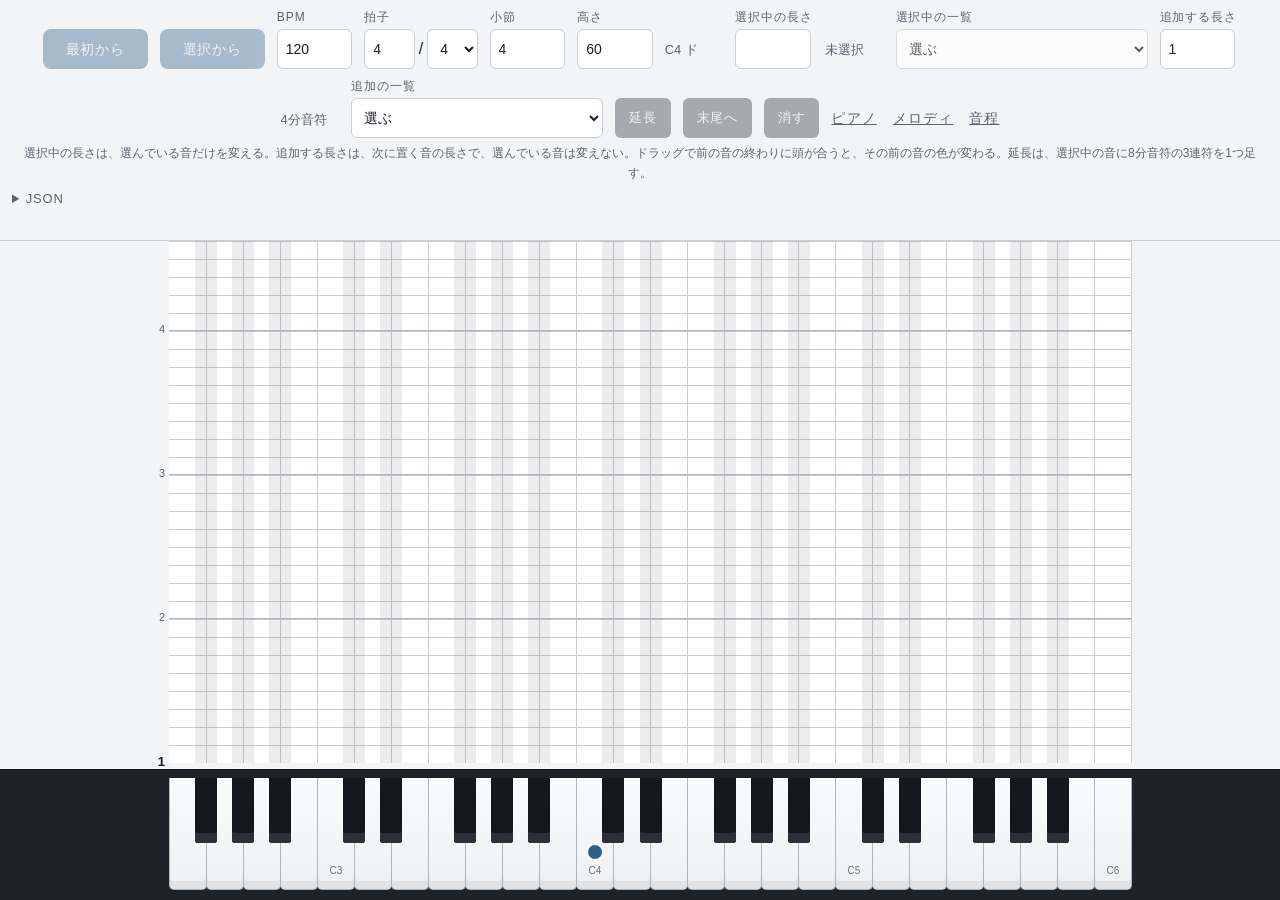
==== editor.html @ 9fd200cc "Publish the song JSON opener and the JSON editor on GitHub Pages. Co-authored-by: Cursor <cursoragen" ====
<!DOCTYPE html>
<html lang="ja">
<head>
  <meta charset="utf-8">
  <meta name="viewport" content="width=device-width, initial-scale=1, maximum-scale=1, user-scalable=no">
  <title>JSON</title>
  <link rel="stylesheet" href="styles.css">
</head>
<body>
  <div class="page page-editor">
    <header class="editor-toolbar">
      <div class="editor-toolbar-row">
        <button type="button" class="btn btn-play" id="btn-play" disabled>最初から</button>
        <button type="button" class="btn btn-play btn-play-from" id="btn-play-from" disabled>選択から</button>
        <label class="editor-field">
          <span class="control-label" id="bpm-label">BPM</span>
          <input class="num-input" id="bpm" type="number" inputmode="numeric" min="40" max="240" step="1" value="120" aria-labelledby="bpm-label">
        </label>
        <label class="editor-field editor-field-meter">
          <span class="control-label" id="numerator-label">拍子</span>
          <span class="editor-meter">
            <input class="num-input" id="numerator" type="number" inputmode="numeric" min="1" max="16" step="1" value="4" aria-labelledby="numerator-label">
            <span>/</span>
            <select class="select-input" id="denominator" aria-label="拍子の分母">
              <option value="2">2</option>
              <option value="4" selected>4</option>
              <option value="8">8</option>
              <option value="16">16</option>
            </select>
          </span>
        </label>
        <label class="editor-field">
          <span class="control-label" id="measures-label">小節</span>
          <input class="num-input" id="measures" type="number" inputmode="numeric" min="1" max="64" step="1" value="4" aria-labelledby="measures-label">
        </label>
        <label class="editor-field">
          <span class="control-label" id="midi-label">高さ</span>
          <input class="num-input" id="note-midi" type="number" inputmode="numeric" min="0" max="127" step="1" value="60" aria-labelledby="midi-label">
        </label>
        <span class="editor-readout" id="note-name">C4 ド</span>
        <label class="editor-field">
          <span class="control-label" id="length-label">選択中の長さ</span>
          <input class="num-input" id="note-length" type="number" inputmode="decimal" min="0.125" max="16" step="any" aria-labelledby="length-label" disabled>
        </label>
        <span class="editor-readout" id="length-name">未選択</span>
        <label class="editor-field editor-field-length">
          <span class="control-label" id="preset-label">選択中の一覧</span>
          <select class="select-input" id="length-preset" aria-labelledby="preset-label" disabled>
            <option value="">選ぶ</option>
            <optgroup label="音符">
              <option value="4">4（全音符）</option>
              <option value="3">3（付点2分音符）</option>
              <option value="2">2（2分音符）</option>
              <option value="1.5">1.5（付点4分音符）</option>
              <option value="1">1（4分音符）</option>
              <option value="0.75">0.75（付点8分音符）</option>
              <option value="0.5">0.5（8分音符）</option>
              <option value="0.375">0.375（付点16分音符）</option>
              <option value="0.25">0.25（16分音符）</option>
              <option value="0.125">0.125（32分音符）</option>
            </optgroup>
            <optgroup label="3連符">
              <option value="0.667">0.667（3連符/2分音符）</option>
              <option value="0.333">0.333（3連符/4分音符）</option>
              <option value="0.167">0.167（3連符/8分音符）</option>
            </optgroup>
          </select>
        </label>
        <label class="editor-field">
          <span class="control-label" id="add-length-label">追加する長さ</span>
          <input class="num-input" id="add-length" type="number" inputmode="decimal" min="0.125" max="16" step="any" value="1" aria-labelledby="add-length-label">
        </label>
        <span class="editor-readout" id="add-length-name">4分音符</span>
        <label class="editor-field editor-field-length">
          <span class="control-label" id="add-preset-label">追加の一覧</span>
          <select class="select-input" id="add-length-preset" aria-labelledby="add-preset-label">
            <option value="">選ぶ</option>
            <optgroup label="音符">
              <option value="4">4（全音符）</option>
              <option value="3">3（付点2分音符）</option>
              <option value="2">2（2分音符）</option>
              <option value="1.5">1.5（付点4分音符）</option>
              <option value="1">1（4分音符）</option>
              <option value="0.75">0.75（付点8分音符）</option>
              <option value="0.5">0.5（8分音符）</option>
              <option value="0.375">0.375（付点16分音符）</option>
              <option value="0.25">0.25（16分音符）</option>
              <option value="0.125">0.125（32分音符）</option>
            </optgroup>
            <optgroup label="3連符">
              <option value="0.667">0.667（3連符/2分音符）</option>
              <option value="0.333">0.333（3連符/4分音符）</option>
              <option value="0.167">0.167（3連符/8分音符）</option>
            </optgroup>
          </select>
        </label>
        <button type="button" class="btn btn-sub" id="btn-extend" disabled>延長</button>
        <button type="button" class="btn btn-sub" id="btn-snap-end" disabled>末尾へ</button>
        <button type="button" class="btn btn-sub" id="btn-delete" disabled>消す</button>
        <p class="page-nav editor-nav"><a href="index.html">ピアノ</a>　<a href="melody.html">メロディ</a>　<a href="pitch.html">音程</a></p>
      </div>
      <p class="hint">選択中の長さは、選んでいる音だけを変える。追加する長さは、次に置く音の長さで、選んでいる音は変えない。ドラッグで前の音の終わりに頭が合うと、その前の音の色が変わる。延長は、選択中の音に8分音符の3連符を1つ足す。</p>
      <details class="json-fold">
        <summary>JSON</summary>
        <div class="row-btns">
          <label class="editor-field editor-field-title">
            <span class="control-label" for="title">題名</span>
            <input class="text-input" id="title" type="text" value="無題" maxlength="80" autocomplete="off">
          </label>
          <button type="button" class="btn btn-sub" id="btn-apply">このJSONを小節へ</button>
          <button type="button" class="btn btn-sub" id="btn-save">JSONを保存</button>
          <button type="button" class="btn btn-sub" id="btn-copy">JSONをコピー</button>
          <label class="file-btn file-btn-inline">
            JSONを開く
            <input type="file" id="json-input" accept="application/json,.json">
          </label>
        </div>
        <textarea class="json-area" id="json-area" spellcheck="false" rows="8" aria-label="メロディのJSON"></textarea>
        <p class="hint">各音は midi、startMs、durationMs。midi は C4 が 60。単位はミリ秒。画面の BPM と小節から計算する。</p>
      </details>
      <p class="status" id="status" role="status"></p>
    </header>

    <div class="score-scroll" id="score-scroll">
      <div class="score" id="score"></div>
    </div>

    <div class="keyboard-wrap" id="keyboard-wrap">
      <div class="keyboard-center">
        <div class="keyboard-spacer" id="keyboard-spacer"></div>
        <div class="keyboard" id="keyboard" aria-hidden="true"></div>
      </div>
    </div>
  </div>
  <script src="editor.js"></script>
</body>
</html>
---- styles.css ----
*,
*::before,
*::after {
  box-sizing: border-box;
}

:root {
  --bg: #f3f4f6;
  --bg-raised: #ffffff;
  --bg-muted: #e5e7eb;
  --bg-muted-hover: #d8dbe2;
  --text: #1a1d24;
  --text-secondary: #5c6470;
  --text-muted: #6b7380;
  --text-on-accent: #ffffff;
  --text-on-dark: #f0f2f5;
  --border: #c8cdd6;
  --border-strong: #aeb6c2;
  --accent: #2f5f8a;
  --accent-soft: #8eb4d8;
  --btn: #2c333d;
  --focus: #2f5f8a;
  --kbd-bed: #1e2229;
  --kbd-bed-edge: #12151a;
  --key-white-top: #fafbfc;
  --key-white-bottom: #eef0f3;
  --key-white-border: #aeb6c2;
  --key-white-label: #6b7380;
  --key-black: #14171c;
  --key-black-shade: #2a2f38;
  --key-on: #4a7eb5;
  --key-on-ink: #0f2438;
  --key-on-black: #3d6a96;
  --key-on-black-shade: #2a4a6a;
  --mark-planned-white: #b8bec8;
  --mark-planned-black: #6a7180;
  --mark-planned-on-white: #7a8494;
  --mark-planned-on-black: #d5dae3;
  --mark-start: #2f5f8a;
  --mark-start-on: #0f2438;
  --mark-start-on-ring: #8eb4d8;
  --mark-start-black: #8eb4d8;
  --mark-sustain: #8eb4d8;
  --ok: #2d7a4f;
  --ok-dark: #236340;
  --ok-darker: #184a2e;
  --near-flat: #b87a18;
  --near-flat-fill: #d9922e;
  --near-flat-fill-dark: #a66e20;
  --near-sharp: #2f5f8a;
  --far: #7a8494;
  --far-light: #eceef2;
  --far-mid: #6a7180;
  --far-dark: #3a404a;
  --far-darker: #252930;
  --overlay: rgba(26, 29, 36, 0.5);
  --overlay-soft: rgba(26, 29, 36, 0.45);
  --shadow: rgba(26, 29, 36, 0.16);
  --shadow-strong: rgba(26, 29, 36, 0.28);
  --shadow-soft: rgba(26, 29, 36, 0.12);
  --ink-soft: rgba(26, 29, 36, 0.35);
  --key-inset: rgba(0, 0, 0, 0.06);
  --key-on-inset: rgba(15, 36, 56, 0.18);
  --ok-inset: rgba(20, 50, 28, 0.2);
  --ok-rgb: 45, 122, 79;
  --near-flat-rgb: 184, 122, 24;
  --near-sharp-rgb: 47, 95, 138;
  --far-flat-rgb: 110, 115, 128;
  --far-sharp-rgb: 110, 115, 128;
  --canvas-bg: #1e2229;
  --canvas-grid-strong: rgba(240, 242, 245, 0.22);
  --canvas-grid-weak: rgba(240, 242, 245, 0.08);
  --canvas-label: rgba(240, 242, 245, 0.45);
  --canvas-playhead: rgba(142, 180, 216, 0.9);
  --canvas-guide: rgba(240, 242, 245, 0.9);
  --canvas-trail: rgba(240, 242, 245, 0.7);
  --live-accent: rgba(47, 95, 138, 0.35);
  --live-accent-border: rgba(47, 95, 138, 0.55);
  --live-ok: rgba(45, 122, 79, 0.35);
  --live-ok-border: rgba(45, 122, 79, 0.55);
  --panel-inset: rgba(255, 255, 255, 0.8);
}

html,
body {
  margin: 0;
  min-height: 100%;
  touch-action: manipulation;
}

body {
  background: var(--bg);
  color: var(--text);
  font-family: "Hiragino Sans", "Hiragino Kaku Gothic ProN", "Yu Gothic UI", "Yu Gothic", "Noto Sans JP", Meiryo, sans-serif;
  font-feature-settings: "palt";
  line-height: 1.6;
}

.page {
  min-height: 100vh;
  display: flex;
  flex-direction: column;
}

.keyboard-wrap {
  background: var(--kbd-bed);
  padding: 18px 10px 22px;
  overflow-x: auto;
  overflow-y: hidden;
  -webkit-overflow-scrolling: touch;
  border-bottom: 1px solid var(--kbd-bed-edge);
}

.keyboard {
  position: relative;
  display: flex;
  height: 148px;
  width: max-content;
  margin: 0 auto;
}

.white-key,
.black-key {
  cursor: pointer;
  touch-action: none;
  user-select: none;
  -webkit-user-select: none;
  -webkit-touch-callout: none;
}

.white-key {
  flex: 0 0 38px;
  width: 38px;
  position: relative;
  z-index: 1;
  background: linear-gradient(var(--key-white-top), var(--key-white-bottom));
  border: 1px solid var(--key-white-border);
  border-top: none;
  border-radius: 0 0 5px 5px;
  box-shadow: inset 0 -8px 0 var(--key-inset);
}

.white-key + .white-key {
  margin-left: -1px;
}

.white-key.is-on {
  background: var(--key-on);
  box-shadow: inset 0 -8px 0 var(--key-on-inset);
}

.white-key .key-name {
  position: absolute;
  left: 0;
  right: 0;
  bottom: 10px;
  text-align: center;
  font-size: 10px;
  letter-spacing: 0.02em;
  color: var(--key-white-label);
  pointer-events: none;
}

.white-key.is-on .key-name {
  color: var(--key-on-ink);
}

.black-key {
  position: absolute;
  top: 0;
  z-index: 2;
  width: 22px;
  height: 58%;
  background: var(--key-black);
  border-radius: 0 0 3px 3px;
  box-shadow: inset 0 -10px 0 var(--key-black-shade);
  transform: translateX(-50%);
}

.black-key.is-on {
  background: var(--key-on-black);
  box-shadow: inset 0 -10px 0 var(--key-on-black-shade);
}

.white-key.is-planned::after,
.black-key.is-planned::after,
.white-key.is-start::after,
.black-key.is-start::after {
  content: "";
  position: absolute;
  left: 50%;
  border-radius: 50%;
  transform: translateX(-50%);
  pointer-events: none;
  box-sizing: border-box;
}

.white-key.is-planned::after,
.black-key.is-planned::after {
  width: 8px;
  height: 8px;
}

.white-key.is-planned::after {
  bottom: 33px;
  background: var(--mark-planned-white);
}

.black-key.is-planned::after {
  bottom: 11px;
  background: var(--mark-planned-black);
}

.white-key.is-on.is-planned::after {
  background: var(--mark-planned-on-white);
}

.black-key.is-on.is-planned::after {
  background: var(--mark-planned-on-black);
}

.white-key.is-start::after,
.black-key.is-start::after {
  width: 14px;
  height: 14px;
}

.white-key.is-start::after {
  bottom: 30px;
  background: var(--mark-start);
  box-shadow: 0 0 0 2px var(--key-white-top);
}

.white-key.is-on.is-start::after {
  background: var(--mark-start-on);
  box-shadow: 0 0 0 2px var(--mark-start-on-ring);
}

.black-key.is-start::after {
  bottom: 8px;
  background: var(--mark-start-black);
  box-shadow: 0 0 0 2px var(--key-black);
}

.main {
  flex: 1;
  width: min(640px, calc(100% - 40px));
  margin: 0 auto;
  padding: 28px 0 56px;
}

.range {
  margin: 0;
  font-size: 28px;
  font-weight: 600;
  letter-spacing: 0.04em;
  line-height: 1.35;
  text-align: center;
}

.range .karaoke {
  display: block;
  margin-top: 4px;
  font-size: 14px;
  font-weight: 400;
  color: var(--text-secondary);
  letter-spacing: 0.02em;
}

.settings {
  margin-top: 32px;
}

.settings-toggle {
  display: flex;
  align-items: center;
  justify-content: space-between;
  padding: 12px 14px;
  border-radius: 6px;
  background: var(--bg-muted);
  color: var(--text-secondary);
  font-size: 14px;
  letter-spacing: 0.08em;
  cursor: pointer;
  list-style: none;
  touch-action: manipulation;
}

.settings-toggle::-webkit-details-marker {
  display: none;
}

.settings-toggle::after {
  content: "開く";
  font-size: 12px;
  letter-spacing: 0.04em;
  color: var(--text-secondary);
}

.settings[open] .settings-toggle::after {
  content: "閉じる";
}

.controls {
  display: grid;
  gap: 20px;
  margin-top: 16px;
}

.control-label {
  display: block;
  margin-bottom: 8px;
  font-size: 12px;
  color: var(--text-secondary);
  letter-spacing: 0.08em;
}

.segments {
  display: flex;
  background: var(--bg-muted);
  padding: 3px;
  border-radius: 6px;
}

.segment {
  flex: 1;
  margin: 0;
  padding: 10px 8px;
  border: 0;
  border-radius: 4px;
  background: transparent;
  color: var(--text-secondary);
  font: inherit;
  font-size: 14px;
  cursor: pointer;
  touch-action: manipulation;
}

.segments-4 .segment {
  padding: 10px 4px;
  font-size: 13px;
}

.segment.is-on {
  background: var(--bg-raised);
  color: var(--text);
  box-shadow: 0 1px 1px var(--shadow-soft);
}

.segment:focus-visible {
  outline: 2px solid var(--focus);
  outline-offset: 2px;
}

.hint {
  margin: 8px 0 0;
  font-size: 12px;
  color: var(--text-secondary);
}

.transport {
  display: flex;
  align-items: center;
  justify-content: center;
  gap: 16px;
  margin-top: 20px;
}

.btn {
  font: inherit;
  cursor: pointer;
  color: var(--text-on-dark);
  background: var(--btn);
  border: 0;
  touch-action: manipulation;
}

.btn:focus-visible {
  outline: 2px solid var(--focus);
  outline-offset: 3px;
}

.btn:disabled {
  opacity: 0.38;
  cursor: default;
}

.btn-side {
  width: 56px;
  height: 56px;
  display: grid;
  place-items: center;
  border-radius: 8px;
}

.btn-play {
  min-width: 168px;
  height: 56px;
  padding: 0 28px;
  border-radius: 8px;
  background: var(--accent);
  font-size: 16px;
  letter-spacing: 0.12em;
}

.btn-play.is-playing {
  background: var(--btn);
}

.page-nav {
  margin: 28px 0 0;
  text-align: center;
}

.page-nav a {
  color: var(--text-secondary);
  font-size: 14px;
  letter-spacing: 0.08em;
}

.row-btns {
  display: flex;
  flex-wrap: wrap;
  gap: 8px;
}

.row-btns-gap {
  margin-top: 8px;
}

.btn-sub {
  min-height: 40px;
  padding: 8px 14px;
  border-radius: 6px;
  background: var(--btn);
  font-size: 13px;
  letter-spacing: 0.06em;
}

.btn.is-recording {
  background: var(--accent);
}

.file-btn {
  position: relative;
  display: inline-flex;
  align-items: center;
  min-height: 40px;
  padding: 8px 14px;
  border-radius: 6px;
  background: var(--btn);
  color: var(--text-on-dark);
  font-size: 13px;
  letter-spacing: 0.06em;
  cursor: pointer;
}

.file-btn-inline {
  margin: 0;
}

.file-btn input {
  position: absolute;
  width: 1px;
  height: 1px;
  overflow: hidden;
  clip: rect(0, 0, 0, 0);
}

.json-area {
  display: block;
  width: 100%;
  margin-top: 10px;
  padding: 10px 12px;
  border: 1px solid var(--border);
  border-radius: 6px;
  background: var(--bg-raised);
  color: var(--text);
  font-family: ui-monospace, "Cascadia Mono", "BIZ UDGothic", Meiryo, monospace;
  font-size: 12px;
  line-height: 1.45;
  resize: vertical;
}

.status {
  min-height: 1.6em;
  margin: 16px 0 0;
  font-size: 13px;
  color: var(--text-secondary);
}

.page-pitch {
  position: relative;
}

.page-pitch .main-pitch {
  width: calc(100% - 48px);
  max-width: none;
  padding-top: 56px;
  padding-bottom: 24px;
}

.pitch-topbar {
  position: absolute;
  top: 12px;
  right: 12px;
  z-index: 5;
  display: flex;
  align-items: center;
  gap: 8px;
}

.pitch-topbar-btn {
  margin: 0;
  padding: 8px 14px;
  border: 0;
  border-radius: 6px;
  background: var(--btn);
  color: var(--text-on-dark);
  font: inherit;
  font-size: 13px;
  letter-spacing: 0.06em;
  cursor: pointer;
  touch-action: manipulation;
}

.pitch-topbar-btn:focus-visible {
  outline: 2px solid var(--focus);
  outline-offset: 3px;
}

.pitch-topbar-btn.is-recording {
  background: var(--accent);
}

.pitch-top {
  display: flex;
  justify-content: center;
  width: 100%;
}

.pitch-top-inner {
  display: flex;
  align-items: center;
  justify-content: center;
  gap: 24px;
  margin: 0 auto;
  padding: 16px 22px;
  border: 1px solid var(--border);
  border-radius: 10px;
  background: var(--bg-raised);
  box-shadow: inset 0 0 0 1px var(--panel-inset);
}

.pitch-now {
  flex: 0 0 auto;
  box-sizing: border-box;
  width: 9em;
  margin: 0;
  font-size: 36px;
  font-weight: 600;
  letter-spacing: 0.04em;
  line-height: 1.2;
  text-align: center;
  white-space: nowrap;
}

.pitch-gauge {
  display: flex;
  align-items: stretch;
  flex: 0 0 auto;
  width: 72px;
}

.pitch-gauge-track {
  position: relative;
  flex: 1;
  height: 100px;
  border-radius: 8px;
  background: var(--bg-muted);
  border: 1px solid var(--border);
}

.pitch-gauge-mark,
.pitch-gauge-slot {
  position: absolute;
  left: 10%;
  right: 10%;
  height: 1px;
  background: var(--border-strong);
  transform: translateY(-50%);
}

.pitch-gauge-mark.is-center {
  left: 6%;
  right: 6%;
  height: 2px;
  background: var(--accent);
}

.pitch-gauge-needle {
  position: absolute;
  left: 50%;
  top: 50%;
  width: 56%;
  height: 10px;
  margin-top: -5px;
  transform: translateX(-50%);
  border-radius: 5px;
  background: var(--text-secondary);
  border: 2px solid transparent;
  box-sizing: border-box;
}

.pitch-gauge-live {
  position: absolute;
  left: 50%;
  top: 50%;
  width: 18px;
  height: 18px;
  margin: -9px 0 0 -9px;
  border-radius: 50%;
  background: var(--live-accent);
  border: 1px solid var(--live-accent-border);
  box-sizing: border-box;
  pointer-events: none;
  z-index: 2;
}

.pitch-gauge.is-ok .pitch-gauge-live {
  background: var(--live-ok);
  border-color: var(--live-ok-border);
}

.pitch-gauge.is-silent .pitch-gauge-live {
  display: none;
}

.pitch-gauge.is-ok .pitch-gauge-needle {
  height: 14px;
  margin-top: -7px;
  background: var(--ok);
  border-color: transparent;
}

.pitch-gauge.is-flat-near .pitch-gauge-needle,
.pitch-gauge.is-sharp-near .pitch-gauge-needle {
  background: transparent;
  border-color: var(--near-flat);
}

.pitch-gauge.is-sharp-near .pitch-gauge-needle {
  border-color: var(--near-sharp);
}

.pitch-gauge.is-flat-far .pitch-gauge-needle,
.pitch-gauge.is-sharp-far .pitch-gauge-needle {
  height: 8px;
  margin-top: -4px;
  background: transparent;
  border-color: var(--far);
  opacity: 0.75;
}

.pitch-gauge.is-silent .pitch-gauge-needle {
  opacity: 0.25;
}

.pitch-transport-row {
  display: flex;
  align-items: flex-start;
  justify-content: center;
  gap: 8px;
  margin-top: 16px;
  flex-wrap: wrap;
}

.page-pitch .pitch-transport {
  margin-top: 0;
  margin-bottom: 0;
  gap: 6px;
  flex-wrap: wrap;
}

.page-pitch .pitch-transport .btn-side,
.page-pitch .btn-pattern,
.page-pitch .btn-song {
  width: 42px;
  height: 48px;
}

.page-pitch .btn-song {
  font-size: 13px;
  letter-spacing: 0.08em;
}

.page-pitch .pitch-transport .btn-play {
  display: inline-flex;
  flex-direction: column;
  align-items: center;
  justify-content: center;
  gap: 2px;
  min-width: 108px;
  height: 48px;
  padding: 4px 14px;
  line-height: 1.15;
}

.page-pitch .btn-play-main {
  font-size: 15px;
  letter-spacing: 0.1em;
}

.page-pitch .btn-play-tonic {
  max-width: 96px;
  overflow: hidden;
  text-overflow: ellipsis;
  white-space: nowrap;
  font-size: 11px;
  letter-spacing: 0.04em;
  opacity: 0.88;
  font-weight: 500;
}

.pitch-pattern-wrap {
  position: relative;
  flex: 0 0 auto;
}

.pitch-pattern-menu {
  position: absolute;
  top: calc(100% + 6px);
  right: 0;
  z-index: 8;
  margin: 0;
  padding: 6px 0;
  min-width: 220px;
  list-style: none;
  border-radius: 8px;
  border: 1px solid var(--border);
  background: var(--bg-raised);
  box-shadow: 0 8px 24px var(--shadow);
}

.pitch-pattern-menu[hidden] {
  display: none;
}

.pitch-pattern-option {
  display: block;
  width: 100%;
  margin: 0;
  padding: 10px 14px;
  border: 0;
  background: transparent;
  color: var(--kbd-bed);
  font: inherit;
  font-size: 13px;
  letter-spacing: 0.04em;
  text-align: left;
  cursor: pointer;
}

.pitch-pattern-option:hover,
.pitch-pattern-option:focus-visible {
  background: var(--bg-muted-hover);
  outline: none;
}

.pitch-pattern-option.is-on {
  background: var(--btn);
  color: var(--text-on-dark);
}

.pitch-scroll-wrap {
  margin-top: 18px;
  border-radius: 8px;
  overflow: hidden;
  border: 1px solid var(--kbd-bed-edge);
  background: var(--kbd-bed);
}

.pitch-scroll {
  display: block;
  width: 100%;
  height: auto;
  vertical-align: top;
}

.pitch-keyboard-wrap {
  margin-top: 16px;
  border-radius: 8px;
  border: 1px solid var(--kbd-bed-edge);
}

.white-key.is-sustain::before,
.black-key.is-sustain::before {
  content: "";
  position: absolute;
  left: 50%;
  width: 12px;
  height: 12px;
  border-radius: 50%;
  background: var(--mark-sustain);
  box-shadow: 0 0 0 2px var(--ink-soft);
  transform: translateX(-50%);
  pointer-events: none;
  z-index: 3;
}

.white-key.is-sustain::before {
  bottom: 28px;
}

.black-key.is-sustain::before {
  bottom: 10px;
  width: 9px;
  height: 9px;
}

.white-key.is-sung-ok {
  background: var(--ok);
  box-shadow: inset 0 -8px 0 var(--ok-inset);
}

.white-key.is-sung-ok .key-name {
  color: var(--text-on-dark);
}

.black-key.is-sung-ok {
  background: var(--ok-dark);
  box-shadow: inset 0 -10px 0 var(--ok-darker);
}

.white-key.is-sung-flat-near {
  background: linear-gradient(to right, var(--near-flat-fill), var(--far-light));
  box-shadow: inset 0 0 0 1px var(--near-flat);
}

.white-key.is-sung-sharp-near {
  background: linear-gradient(to right, var(--far-light), var(--key-on));
  box-shadow: inset 0 0 0 1px var(--near-sharp);
}

.black-key.is-sung-flat-near {
  background: linear-gradient(to right, var(--near-flat-fill-dark), var(--far-dark));
  box-shadow: inset 0 -8px 0 var(--far-darker);
}

.black-key.is-sung-sharp-near {
  background: linear-gradient(to right, var(--far-dark), var(--key-on-black));
  box-shadow: inset 0 -8px 0 var(--far-darker);
}

.white-key.is-sung-flat-far {
  background: linear-gradient(to right, var(--far), var(--far-light));
  box-shadow: inset 0 0 0 1px var(--text-secondary);
}

.white-key.is-sung-sharp-far {
  background: linear-gradient(to right, var(--far-light), var(--far));
  box-shadow: inset 0 0 0 1px var(--text-secondary);
}

.black-key.is-sung-flat-far {
  background: linear-gradient(to right, var(--far-mid), var(--far-dark));
  box-shadow: inset 0 -8px 0 var(--far-darker);
}

.black-key.is-sung-sharp-far {
  background: linear-gradient(to right, var(--far-dark), var(--far-mid));
  box-shadow: inset 0 -8px 0 var(--far-darker);
}

.pitch-select {
  display: block;
  width: 100%;
  padding: 10px 12px;
  border: 1px solid var(--border);
  border-radius: 6px;
  background: var(--bg-raised);
  color: var(--text);
  font: inherit;
  font-size: 14px;
}

.pitch-start-backdrop {
  position: fixed;
  inset: 0;
  z-index: 30;
  display: flex;
  align-items: center;
  justify-content: center;
  padding: 24px;
  background: var(--overlay);
}

.pitch-start-backdrop[hidden] {
  display: none;
}

.pitch-start-dialog {
  width: min(420px, 100%);
  padding: 36px 28px;
  border-radius: 12px;
  background: var(--bg-raised);
  border: 1px solid var(--border);
  box-shadow: 0 16px 40px var(--shadow-strong);
  text-align: center;
}

.pitch-start-title {
  margin: 0 0 28px;
  font-size: 22px;
  font-weight: 600;
  letter-spacing: 0.06em;
  line-height: 1.4;
  color: var(--text);
}

.pitch-start-btn {
  display: inline-flex;
  align-items: center;
  justify-content: center;
  min-width: 220px;
  min-height: 64px;
  margin: 0;
  padding: 0 28px;
  border: 0;
  border-radius: 10px;
  background: var(--accent);
  color: var(--text-on-accent);
  font: inherit;
  font-size: 20px;
  font-weight: 600;
  letter-spacing: 0.12em;
  cursor: pointer;
  touch-action: manipulation;
}

.pitch-start-btn:focus-visible {
  outline: 3px solid var(--accent-soft);
  outline-offset: 3px;
}

.pitch-dialog-backdrop {
  position: fixed;
  inset: 0;
  z-index: 20;
  background: var(--overlay-soft);
}

.pitch-dialog {
  position: fixed;
  top: 56px;
  right: 12px;
  z-index: 21;
  width: min(360px, calc(100% - 24px));
  padding: 16px;
  border-radius: 8px;
  background: var(--bg);
  border: 1px solid var(--border);
  box-shadow: 0 12px 28px var(--shadow);
}

.pitch-dialog-head {
  display: flex;
  align-items: center;
  justify-content: space-between;
  gap: 12px;
  margin-bottom: 16px;
}

.pitch-dialog-title {
  margin: 0;
  font-size: 16px;
  font-weight: 600;
  letter-spacing: 0.06em;
}

.pitch-dialog .controls {
  margin-top: 0;
}

.text-input,
.num-input,
.select-input {
  width: 100%;
  min-height: 40px;
  margin: 0;
  padding: 6px 8px;
  border: 1px solid var(--border);
  border-radius: 6px;
  background: var(--bg-raised);
  color: var(--text);
  font: inherit;
  font-size: 14px;
}

.score {
  display: flex;
  flex-direction: column;
  justify-content: flex-end;
  align-items: center;
  width: max-content;
  min-width: 100%;
  min-height: 100%;
}

.roll {
  display: flex;
  align-items: stretch;
  width: max-content;
}

.roll-gutter {
  position: sticky;
  left: 0;
  z-index: 5;
  flex: 0 0 36px;
  width: 36px;
  background: var(--bg);
}

.roll-measure-no,
.roll-beat-no {
  position: absolute;
  right: 4px;
  font-size: 11px;
  line-height: 1;
  color: var(--text-secondary);
  transform: translateY(40%);
}

.roll-measure-no {
  font-size: 13px;
  font-weight: 600;
  color: var(--text);
}

.roll-grid {
  position: relative;
  flex: none;
  background-color: var(--bg-raised);
  background-image: repeating-linear-gradient(
    to top,
    transparent 0,
    transparent calc(var(--row) - 1px),
    var(--border) calc(var(--row) - 1px),
    var(--border) var(--row)
  );
  cursor: pointer;
}

.roll-col {
  position: absolute;
  top: 0;
  bottom: 0;
  z-index: 0;
  box-sizing: border-box;
  border-right: 1px solid var(--border);
  pointer-events: none;
}

.roll-col.is-black {
  background: rgba(20, 23, 28, 0.08);
  border-right: 0;
}

.roll-line {
  position: absolute;
  left: 0;
  right: 0;
  z-index: 1;
  height: 1px;
  background: var(--border-strong);
  pointer-events: none;
}

.roll-line.is-measure {
  height: 2px;
  background: var(--text-secondary);
}

.roll-playhead {
  position: absolute;
  left: 0;
  right: 0;
  z-index: 4;
  height: 2px;
  background: var(--accent);
  pointer-events: none;
}

.score-note {
  position: absolute;
  z-index: 2;
  display: flex;
  align-items: center;
  justify-content: center;
  margin: 0;
  padding: 0;
  overflow: hidden;
  border: 0;
  border-radius: 3px;
  background: var(--accent);
  color: var(--text-on-accent);
  font: inherit;
  font-size: 11px;
  cursor: grab;
  touch-action: none;
  user-select: none;
}

.score-note.is-black {
  z-index: 3;
}

.score-note.is-dragging {
  cursor: grabbing;
}

.score-note-label {
  min-width: 0;
  overflow: hidden;
  pointer-events: none;
  line-height: 1.1;
  white-space: nowrap;
}

.score-note-edge {
  position: absolute;
  left: 0;
  right: 0;
  height: 6px;
  cursor: ns-resize;
  touch-action: none;
}

.score-note-edge[data-edge="end"] {
  top: 0;
}

.score-note-edge[data-edge="start"] {
  bottom: 0;
}

.score-note.is-selected {
  outline: 2px solid var(--mark-start-on-ring);
  outline-offset: -2px;
}

.score-note.is-sounding {
  background: var(--key-on);
  color: var(--key-on-ink);
}

.score-note.is-snap-target {
  background: var(--near-flat-fill);
}

@media (max-width: 520px) {
  .keyboard {
    height: 120px;
  }

  .main {
    width: calc(100% - 32px);
    padding-top: 28px;
  }

  .page-pitch .main-pitch {
    width: calc(100% - 24px);
    padding-top: 52px;
  }

  .pitch-top-inner {
    flex-direction: column;
    gap: 16px;
  }

  .pitch-now {
    width: 8em;
    font-size: 28px;
  }

  .pitch-gauge {
    width: 64px;
  }

  .range {
    font-size: 22px;
  }

  .segments-4 .segment {
    font-size: 12px;
    padding: 10px 2px;
  }

  .btn-play {
    min-width: 132px;
  }
}

.page-editor {
  height: 100vh;
  height: 100dvh;
  min-height: 0;
  overflow: hidden;
}

.editor-toolbar {
  flex: none;
  padding: 8px 12px 0;
  background: var(--bg);
  border-bottom: 1px solid var(--border);
}

.editor-toolbar-row {
  display: flex;
  flex-wrap: wrap;
  align-items: flex-end;
  justify-content: center;
  gap: 8px 12px;
}

.editor-field {
  display: grid;
  gap: 2px;
  margin: 0;
}

.editor-field .control-label {
  margin: 0;
}

.editor-field .num-input,
.editor-field .select-input,
.editor-field .text-input {
  width: 5.4em;
}

.editor-field-length .select-input {
  width: 18em;
}

.editor-field-title {
  flex: 1 1 12em;
}

.editor-field-title .text-input {
  width: 100%;
  min-width: 8em;
}

.editor-meter {
  display: flex;
  align-items: center;
  gap: 4px;
}

.editor-meter .num-input,
.editor-meter .select-input {
  width: 3.6em;
}

.editor-readout {
  min-width: 4.5em;
  padding-bottom: 8px;
  font-size: 13px;
  color: var(--text-secondary);
}

.editor-nav {
  margin: 0 0 8px;
}

.page-editor .hint {
  margin: 6px 0 0;
  text-align: center;
}

.page-editor .status {
  margin: 4px 0 6px;
}

.json-fold {
  margin-top: 6px;
}

.json-fold summary {
  cursor: pointer;
  font-size: 13px;
  letter-spacing: 0.06em;
  color: var(--text-secondary);
}

.page-editor .btn-play {
  min-width: 7.5em;
  height: 40px;
  padding: 0 12px;
  font-size: 14px;
  letter-spacing: 0.06em;
}

.page-editor .score-scroll {
  align-self: stretch;
  flex: 1;
  width: 100%;
  min-width: 0;
  min-height: 0;
  overflow: auto;
  scrollbar-gutter: stable;
}

.page-editor .keyboard-wrap {
  display: block;
  flex: none;
  align-self: stretch;
  width: 100%;
  min-width: 0;
  padding: 8px 0 10px;
  overflow-x: auto;
  border-bottom: 0;
  border-top: 1px solid var(--kbd-bed-edge);
}

.keyboard-center {
  display: flex;
  justify-content: center;
  width: max-content;
  min-width: 100%;
  margin: 0 auto;
}

.page-editor .keyboard-spacer {
  position: sticky;
  left: 0;
  z-index: 3;
  flex: 0 0 36px;
  width: 36px;
  background: var(--kbd-bed);
}

.page-editor .keyboard {
  height: 112px;
  margin: 0;
}
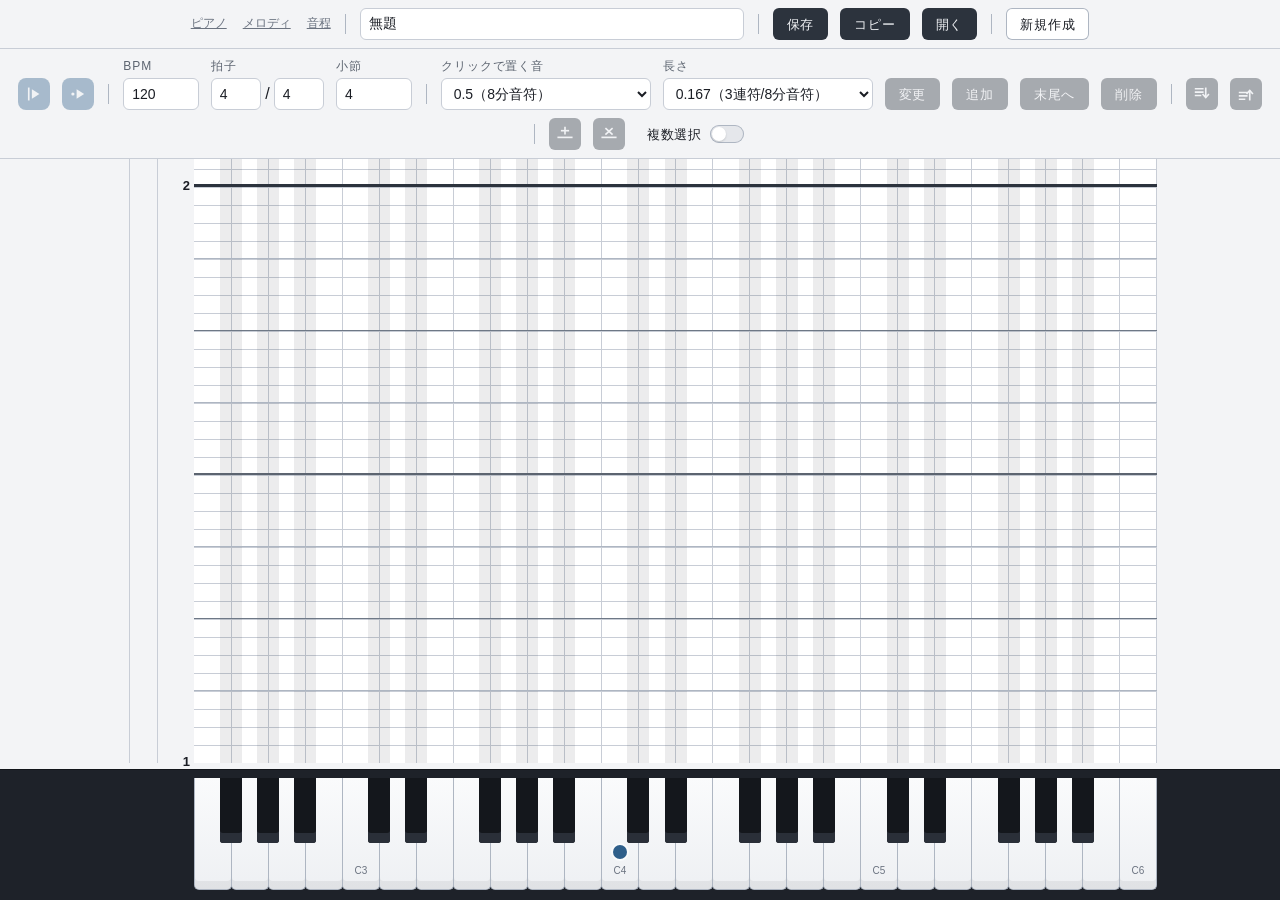
==== commit a56d2944: "Shift, copy, and trim notes in the editor, and practice one phrase at a time on the pitch page. Co-a" ====
--- a/editor.html
+++ b/editor.html
@@ -4,48 +4,94 @@
   <meta charset="utf-8">
   <meta name="viewport" content="width=device-width, initial-scale=1, maximum-scale=1, user-scalable=no">
   <title>JSON</title>
-  <link rel="stylesheet" href="styles.css">
+  <link rel="stylesheet" href="styles.css?v=15">
 </head>
 <body>
   <div class="page page-editor">
+    <header class="editor-links">
+      <nav aria-label="ページ">
+        <a href="index.html">ピアノ</a>
+        <a href="melody.html">メロディ</a>
+        <a href="pitch.html">音程</a>
+      </nav>
+      <span class="editor-sep" aria-hidden="true"></span>
+      <label class="editor-field editor-field-title">
+        <input class="text-input" id="title" type="text" value="無題" maxlength="80" autocomplete="off" aria-label="題名">
+      </label>
+      <span class="editor-sep" aria-hidden="true"></span>
+      <button type="button" class="btn btn-sub" id="btn-save">保存</button>
+      <button type="button" class="btn btn-sub" id="btn-copy">コピー</button>
+      <label class="file-btn file-btn-inline">
+        開く
+        <input type="file" id="json-input" accept="application/json,.json">
+      </label>
+      <span class="editor-sep" aria-hidden="true"></span>
+      <button type="button" class="btn btn-sub btn-new-doc" id="btn-new">新規作成</button>
+    </header>
     <header class="editor-toolbar">
       <div class="editor-toolbar-row">
-        <button type="button" class="btn btn-play" id="btn-play" disabled>最初から</button>
-        <button type="button" class="btn btn-play btn-play-from" id="btn-play-from" disabled>選択から</button>
+        <button type="button" class="btn btn-play btn-play-icon" id="btn-play" disabled aria-label="最初から" title="最初から">
+          <svg class="icon-play" viewBox="0 0 24 24" width="18" height="18" aria-hidden="true">
+            <path d="M5 4.5v15" fill="none" stroke="currentColor" stroke-width="2.2" stroke-linecap="square"/>
+            <path d="M9.2 5.8v12.4L19.2 12z" fill="currentColor"/>
+          </svg>
+          <svg class="icon-stop" viewBox="0 0 24 24" width="18" height="18" aria-hidden="true">
+            <rect x="6" y="6" width="12" height="12" fill="currentColor"/>
+          </svg>
+        </button>
+        <button type="button" class="btn btn-play btn-play-icon" id="btn-play-from" disabled aria-label="印から" title="印から">
+          <svg class="icon-play" viewBox="0 0 24 24" width="18" height="18" aria-hidden="true">
+            <circle cx="5.2" cy="12" r="2.15" fill="currentColor"/>
+            <path d="M10.2 5.8v12.4L20.2 12z" fill="currentColor"/>
+          </svg>
+          <svg class="icon-stop" viewBox="0 0 24 24" width="18" height="18" aria-hidden="true">
+            <rect x="6" y="6" width="12" height="12" fill="currentColor"/>
+          </svg>
+        </button>
+        <span class="editor-sep" aria-hidden="true"></span>
         <label class="editor-field">
           <span class="control-label" id="bpm-label">BPM</span>
-          <input class="num-input" id="bpm" type="number" inputmode="numeric" min="40" max="240" step="1" value="120" aria-labelledby="bpm-label">
+          <input class="num-input" id="bpm" type="text" inputmode="numeric" autocomplete="off" value="120" aria-labelledby="bpm-label">
         </label>
         <label class="editor-field editor-field-meter">
           <span class="control-label" id="numerator-label">拍子</span>
           <span class="editor-meter">
-            <input class="num-input" id="numerator" type="number" inputmode="numeric" min="1" max="16" step="1" value="4" aria-labelledby="numerator-label">
+            <input class="num-input" id="numerator" type="text" inputmode="numeric" autocomplete="off" value="4" aria-labelledby="numerator-label">
             <span>/</span>
-            <select class="select-input" id="denominator" aria-label="拍子の分母">
-              <option value="2">2</option>
-              <option value="4" selected>4</option>
-              <option value="8">8</option>
-              <option value="16">16</option>
-            </select>
+            <input class="num-input" id="denominator" type="text" inputmode="numeric" autocomplete="off" value="4" aria-label="拍子の分母">
           </span>
         </label>
         <label class="editor-field">
           <span class="control-label" id="measures-label">小節</span>
-          <input class="num-input" id="measures" type="number" inputmode="numeric" min="1" max="64" step="1" value="4" aria-labelledby="measures-label">
+          <input class="num-input" id="measures" type="text" inputmode="numeric" autocomplete="off" value="4" aria-labelledby="measures-label">
         </label>
-        <label class="editor-field">
-          <span class="control-label" id="midi-label">高さ</span>
-          <input class="num-input" id="note-midi" type="number" inputmode="numeric" min="0" max="127" step="1" value="60" aria-labelledby="midi-label">
+        <span class="editor-sep" aria-hidden="true"></span>
+        <label class="editor-field editor-field-length">
+          <span class="control-label" id="add-preset-label">クリックで置く音</span>
+          <select class="select-input" id="add-length-preset" aria-labelledby="add-preset-label">
+            <option value="">選ぶ</option>
+            <optgroup label="音符">
+              <option value="4">4（全音符）</option>
+              <option value="3">3（付点2分音符）</option>
+              <option value="2">2（2分音符）</option>
+              <option value="1.5">1.5（付点4分音符）</option>
+              <option value="1">1（4分音符）</option>
+              <option value="0.75">0.75（付点8分音符）</option>
+              <option value="0.5" selected>0.5（8分音符）</option>
+              <option value="0.375">0.375（付点16分音符）</option>
+              <option value="0.25">0.25（16分音符）</option>
+              <option value="0.125">0.125（32分音符）</option>
+            </optgroup>
+            <optgroup label="3連符">
+              <option value="0.667">0.667（3連符/2分音符）</option>
+              <option value="0.333">0.333（3連符/4分音符）</option>
+              <option value="0.167">0.167（3連符/8分音符）</option>
+            </optgroup>
+          </select>
         </label>
-        <span class="editor-readout" id="note-name">C4 ド</span>
-        <label class="editor-field">
-          <span class="control-label" id="length-label">選択中の長さ</span>
-          <input class="num-input" id="note-length" type="number" inputmode="decimal" min="0.125" max="16" step="any" aria-labelledby="length-label" disabled>
-        </label>
-        <span class="editor-readout" id="length-name">未選択</span>
         <label class="editor-field editor-field-length">
-          <span class="control-label" id="preset-label">選択中の一覧</span>
-          <select class="select-input" id="length-preset" aria-labelledby="preset-label" disabled>
+          <span class="control-label" id="extend-preset-label">長さ</span>
+          <select class="select-input" id="extend-preset" aria-labelledby="extend-preset-label">
             <option value="">選ぶ</option>
             <optgroup label="音符">
               <option value="4">4（全音符）</option>
@@ -62,63 +108,62 @@
             <optgroup label="3連符">
               <option value="0.667">0.667（3連符/2分音符）</option>
               <option value="0.333">0.333（3連符/4分音符）</option>
-              <option value="0.167">0.167（3連符/8分音符）</option>
+              <option value="0.167" selected>0.167（3連符/8分音符）</option>
             </optgroup>
           </select>
         </label>
-        <label class="editor-field">
-          <span class="control-label" id="add-length-label">追加する長さ</span>
-          <input class="num-input" id="add-length" type="number" inputmode="decimal" min="0.125" max="16" step="any" value="1" aria-labelledby="add-length-label">
-        </label>
-        <span class="editor-readout" id="add-length-name">4分音符</span>
-        <label class="editor-field editor-field-length">
-          <span class="control-label" id="add-preset-label">追加の一覧</span>
-          <select class="select-input" id="add-length-preset" aria-labelledby="add-preset-label">
-            <option value="">選ぶ</option>
-            <optgroup label="音符">
-              <option value="4">4（全音符）</option>
-              <option value="3">3（付点2分音符）</option>
-              <option value="2">2（2分音符）</option>
-              <option value="1.5">1.5（付点4分音符）</option>
-              <option value="1">1（4分音符）</option>
-              <option value="0.75">0.75（付点8分音符）</option>
-              <option value="0.5">0.5（8分音符）</option>
-              <option value="0.375">0.375（付点16分音符）</option>
-              <option value="0.25">0.25（16分音符）</option>
-              <option value="0.125">0.125（32分音符）</option>
-            </optgroup>
-            <optgroup label="3連符">
-              <option value="0.667">0.667（3連符/2分音符）</option>
-              <option value="0.333">0.333（3連符/4分音符）</option>
-              <option value="0.167">0.167（3連符/8分音符）</option>
-            </optgroup>
-          </select>
-        </label>
-        <button type="button" class="btn btn-sub" id="btn-extend" disabled>延長</button>
+        <button type="button" class="btn btn-sub" id="btn-set-length" disabled>変更</button>
+        <button type="button" class="btn btn-sub" id="btn-extend" disabled>追加</button>
         <button type="button" class="btn btn-sub" id="btn-snap-end" disabled>末尾へ</button>
-        <button type="button" class="btn btn-sub" id="btn-delete" disabled>消す</button>
-        <p class="page-nav editor-nav"><a href="index.html">ピアノ</a>　<a href="melody.html">メロディ</a>　<a href="pitch.html">音程</a></p>
+        <button type="button" class="btn btn-sub" id="btn-delete" disabled>削除</button>
+        <span class="editor-sep" aria-hidden="true"></span>
+        <span class="editor-tip" data-tip="全体を前へ">
+          <button type="button" class="btn btn-sub btn-tool-icon" id="btn-shift-earlier" disabled aria-label="全体を前へ">
+            <svg viewBox="0 0 24 24" width="18" height="18" aria-hidden="true">
+              <path d="M3.5 5h9.5M3.5 9.5h9.5M3.5 14h6.5" fill="none" stroke="currentColor" stroke-width="2.2" stroke-linecap="square"/>
+              <path d="M17 4.5v11" fill="none" stroke="currentColor" stroke-width="2.2" stroke-linecap="square"/>
+              <path d="M13.5 12.8 17 16.6 20.5 12.8" fill="none" stroke="currentColor" stroke-width="2.2" stroke-linecap="square" stroke-linejoin="miter"/>
+            </svg>
+          </button>
+        </span>
+        <span class="editor-tip" data-tip="全体を後ろへ">
+          <button type="button" class="btn btn-sub btn-tool-icon" id="btn-shift-later" disabled aria-label="全体を後ろへ">
+            <svg viewBox="0 0 24 24" width="18" height="18" aria-hidden="true">
+              <path d="M3.5 10h9.5M3.5 14.5h9.5M3.5 19h6.5" fill="none" stroke="currentColor" stroke-width="2.2" stroke-linecap="square"/>
+              <path d="M17 19.5V8.5" fill="none" stroke="currentColor" stroke-width="2.2" stroke-linecap="square"/>
+              <path d="M13.5 11.2 17 7.4 20.5 11.2" fill="none" stroke="currentColor" stroke-width="2.2" stroke-linecap="square" stroke-linejoin="miter"/>
+            </svg>
+          </button>
+        </span>
+        <span class="editor-sep" aria-hidden="true"></span>
+        <span class="editor-tip" data-tip="後へ32分足す">
+          <button type="button" class="btn btn-sub btn-tool-icon" id="btn-boundary-add" disabled aria-label="後へ32分足す">
+            <svg viewBox="0 0 24 24" width="18" height="18" aria-hidden="true">
+              <path d="M3 16.5h18" fill="none" stroke="currentColor" stroke-width="2.2" stroke-linecap="square"/>
+              <path d="M12 3.5v8.2" fill="none" stroke="currentColor" stroke-width="2.2" stroke-linecap="square"/>
+              <path d="M7.6 7.6h8.8" fill="none" stroke="currentColor" stroke-width="2.2" stroke-linecap="square"/>
+            </svg>
+          </button>
+        </span>
+        <span class="editor-tip" data-tip="この32分を消す">
+          <button type="button" class="btn btn-sub btn-tool-icon" id="btn-boundary-remove" disabled aria-label="この32分を消す">
+            <svg viewBox="0 0 24 24" width="18" height="18" aria-hidden="true">
+              <path d="M3 16.5h18" fill="none" stroke="currentColor" stroke-width="2.2" stroke-linecap="square"/>
+              <path d="M8 4.8 16 12" fill="none" stroke="currentColor" stroke-width="2.2" stroke-linecap="square"/>
+              <path d="M16 4.8 8 12" fill="none" stroke="currentColor" stroke-width="2.2" stroke-linecap="square"/>
+            </svg>
+          </button>
+        </span>
+        <button type="button" class="btn btn-toggle" id="btn-multi" aria-pressed="false">
+          複数選択
+          <span class="btn-toggle-track" aria-hidden="true"><span class="btn-toggle-knob"></span></span>
+        </button>
       </div>
-      <p class="hint">選択中の長さは、選んでいる音だけを変える。追加する長さは、次に置く音の長さで、選んでいる音は変えない。ドラッグで前の音の終わりに頭が合うと、その前の音の色が変わる。延長は、選択中の音に8分音符の3連符を1つ足す。</p>
-      <details class="json-fold">
-        <summary>JSON</summary>
-        <div class="row-btns">
-          <label class="editor-field editor-field-title">
-            <span class="control-label" for="title">題名</span>
-            <input class="text-input" id="title" type="text" value="無題" maxlength="80" autocomplete="off">
-          </label>
-          <button type="button" class="btn btn-sub" id="btn-apply">このJSONを小節へ</button>
-          <button type="button" class="btn btn-sub" id="btn-save">JSONを保存</button>
-          <button type="button" class="btn btn-sub" id="btn-copy">JSONをコピー</button>
-          <label class="file-btn file-btn-inline">
-            JSONを開く
-            <input type="file" id="json-input" accept="application/json,.json">
-          </label>
-        </div>
-        <textarea class="json-area" id="json-area" spellcheck="false" rows="8" aria-label="メロディのJSON"></textarea>
-        <p class="hint">各音は midi、startMs、durationMs。midi は C4 が 60。単位はミリ秒。画面の BPM と小節から計算する。</p>
-      </details>
-      <p class="status" id="status" role="status"></p>
+      <div hidden>
+        <input id="note-midi" type="number" value="60">
+        <input id="note-length" type="number">
+        <textarea id="json-area"></textarea>
+      </div>
     </header>
 
     <div class="score-scroll" id="score-scroll">
@@ -132,6 +177,17 @@
       </div>
     </div>
   </div>
-  <script src="editor.js"></script>
+  <div class="editor-confirm-backdrop" id="new-backdrop" hidden>
+    <div class="editor-confirm" id="new-dialog" role="dialog" aria-modal="true" aria-labelledby="new-title">
+      <h2 class="editor-confirm-title" id="new-title">JSONを保存しますか</h2>
+      <p class="editor-confirm-text">新規作成すると、音とフレーズは消え、題名は無題、BPMは120、拍子は4/4、小節は4に戻る。</p>
+      <div class="editor-confirm-actions">
+        <button type="button" class="btn btn-sub btn-new-save" id="btn-new-save">保存して新規作成</button>
+        <button type="button" class="btn btn-sub" id="btn-new-discard">保存しない</button>
+        <button type="button" class="btn btn-sub" id="btn-new-cancel">キャンセル</button>
+      </div>
+    </div>
+  </div>
+  <script src="editor.js?v=11"></script>
 </body>
 </html>
--- a/styles.css
+++ b/styles.css
@@ -16,6 +16,11 @@
   --text-on-dark: #f0f2f5;
   --border: #c8cdd6;
   --border-strong: #aeb6c2;
+  --line-eighth: #aeb6c2;
+  --line-beat: #6e7886;
+  --line-half: #5c6470;
+  --line-measure: #2c333d;
+  --mark-break: #c15b5b;
   --accent: #2f5f8a;
   --accent-soft: #8eb4d8;
   --btn: #2c333d;
@@ -149,6 +154,15 @@
   box-shadow: inset 0 -8px 0 var(--key-on-inset);
 }
 
+.white-key.is-roll-hover:not(.is-on) {
+  background: var(--accent-soft);
+  box-shadow: inset 0 -8px 0 #6e9ac4;
+}
+
+.white-key.is-roll-hover:not(.is-on) .key-name {
+  color: var(--key-on-ink);
+}
+
 .white-key .key-name {
   position: absolute;
   left: 0;
@@ -180,6 +194,11 @@
 .black-key.is-on {
   background: var(--key-on-black);
   box-shadow: inset 0 -10px 0 var(--key-on-black-shade);
+}
+
+.black-key.is-roll-hover:not(.is-on) {
+  background: var(--accent-soft);
+  box-shadow: inset 0 -10px 0 #6e9ac4;
 }
 
 .white-key.is-planned::after,
@@ -437,6 +456,55 @@
   letter-spacing: 0.06em;
 }
 
+.editor-toolbar #btn-multi {
+  gap: 8px;
+  padding: 0 4px 0 10px;
+  background: transparent;
+  color: var(--text);
+  font-size: 13px;
+  letter-spacing: 0.06em;
+}
+
+.editor-toolbar #btn-multi:hover .btn-toggle-track {
+  background: var(--bg-muted-hover);
+}
+
+.btn-toggle-track {
+  position: relative;
+  flex: none;
+  width: 34px;
+  height: 18px;
+  border-radius: 9px;
+  background: var(--bg-muted);
+  box-shadow: inset 0 0 0 1px var(--border-strong);
+}
+
+.btn-toggle-knob {
+  position: absolute;
+  top: 2px;
+  left: 2px;
+  width: 14px;
+  height: 14px;
+  border-radius: 50%;
+  background: var(--bg-raised);
+  box-shadow: 0 1px 2px var(--shadow);
+}
+
+.editor-toolbar #btn-multi.is-on {
+  background: transparent;
+  color: var(--text);
+}
+
+.editor-toolbar #btn-multi.is-on .btn-toggle-track,
+.editor-toolbar #btn-multi.is-on:hover .btn-toggle-track {
+  background: var(--accent);
+  box-shadow: none;
+}
+
+.editor-toolbar #btn-multi.is-on .btn-toggle-knob {
+  left: 18px;
+}
+
 .btn.is-recording {
   background: var(--accent);
 }
@@ -457,6 +525,13 @@
 
 .file-btn-inline {
   margin: 0;
+}
+
+.btn-new-doc {
+  background: var(--bg-raised);
+  color: var(--text);
+  border: 0;
+  box-shadow: inset 0 0 0 1px var(--border-strong);
 }
 
 .file-btn input {
@@ -666,32 +741,60 @@
   opacity: 0.25;
 }
 
+.pitch-gauge.is-wait .pitch-gauge-needle {
+  opacity: 0.25;
+}
+
+.pitch-phrase-wrap {
+  display: grid;
+  justify-items: center;
+  gap: 4px;
+  margin-top: 12px;
+}
+
+.pitch-phrase-wrap[hidden] {
+  display: none;
+}
+
+.pitch-phrase-wrap .control-label {
+  margin-bottom: 0;
+}
+
+.pitch-phrase-wrap .pitch-select {
+  width: auto;
+  min-width: 8.5em;
+  padding: 6px 28px 6px 10px;
+}
+
 .pitch-transport-row {
   display: flex;
-  align-items: flex-start;
+  align-items: center;
   justify-content: center;
-  gap: 8px;
+  gap: 6px;
   margin-top: 16px;
-  flex-wrap: wrap;
+  flex-wrap: nowrap;
 }
 
 .page-pitch .pitch-transport {
   margin-top: 0;
   margin-bottom: 0;
   gap: 6px;
-  flex-wrap: wrap;
+  min-width: 0;
+  flex-wrap: nowrap;
 }
 
 .page-pitch .pitch-transport .btn-side,
 .page-pitch .btn-pattern,
 .page-pitch .btn-song {
   width: 42px;
+  min-width: 28px;
   height: 48px;
+  flex: 0 1 42px;
 }
 
 .page-pitch .btn-song {
-  font-size: 13px;
-  letter-spacing: 0.08em;
+  font-size: 14px;
+  cursor: pointer;
 }
 
 .page-pitch .pitch-transport .btn-play {
@@ -700,7 +803,8 @@
   align-items: center;
   justify-content: center;
   gap: 2px;
-  min-width: 108px;
+  flex: 0 1 108px;
+  min-width: 64px;
   height: 48px;
   padding: 4px 14px;
   line-height: 1.15;
@@ -724,7 +828,11 @@
 
 .pitch-pattern-wrap {
   position: relative;
-  flex: 0 0 auto;
+  display: flex;
+  align-items: center;
+  gap: 6px;
+  flex: 0 1 auto;
+  min-width: 0;
 }
 
 .pitch-pattern-menu {
@@ -1013,17 +1121,81 @@
   width: max-content;
 }
 
+.roll-break {
+  position: sticky;
+  left: 0;
+  z-index: 6;
+  flex: 0 0 22px;
+  width: 22px;
+  background: var(--bg);
+  border-right: 1px solid var(--border);
+  cursor: pointer;
+  touch-action: none;
+}
+
+.roll-break-mark {
+  position: absolute;
+  left: 50%;
+  width: 12px;
+  height: 12px;
+  margin-left: -6px;
+  border-radius: 50%;
+  background: var(--mark-break);
+  pointer-events: none;
+}
+
+.roll-phrase {
+  position: sticky;
+  left: 22px;
+  z-index: 6;
+  flex: 0 0 28px;
+  width: 28px;
+  background: var(--bg);
+  border-right: 1px solid var(--border);
+  cursor: pointer;
+  touch-action: none;
+}
+
+.roll-phrase-mark {
+  position: absolute;
+  left: 50%;
+  width: 22px;
+  height: 16px;
+  margin-left: -11px;
+  border-radius: 2px;
+  background: var(--accent);
+  color: var(--text-on-accent);
+  font-size: 11px;
+  font-weight: 600;
+  line-height: 16px;
+  letter-spacing: 0;
+  text-align: center;
+  pointer-events: none;
+}
+
 .roll-gutter {
   position: sticky;
-  left: 0;
+  left: 50px;
   z-index: 5;
   flex: 0 0 36px;
   width: 36px;
   background: var(--bg);
-}
-
-.roll-measure-no,
-.roll-beat-no {
+  cursor: pointer;
+  touch-action: none;
+}
+
+.roll-gutter-boundary,
+.roll-boundary {
+  position: absolute;
+  left: 0;
+  right: 0;
+  z-index: 5;
+  height: 3px;
+  background: var(--near-flat);
+  pointer-events: none;
+}
+
+.roll-measure-no {
   position: absolute;
   right: 4px;
   font-size: 11px;
@@ -1050,6 +1222,25 @@
     var(--border) var(--row)
   );
   cursor: pointer;
+  touch-action: none;
+  user-select: none;
+}
+
+.roll-hover {
+  position: absolute;
+  z-index: 1;
+  box-sizing: border-box;
+  background: var(--accent-soft);
+  pointer-events: none;
+}
+
+.roll-place {
+  position: absolute;
+  z-index: 5;
+  box-sizing: border-box;
+  border-radius: 3px;
+  background: rgba(47, 95, 138, 0.55);
+  pointer-events: none;
 }
 
 .roll-col {
@@ -1071,22 +1262,31 @@
   position: absolute;
   left: 0;
   right: 0;
-  z-index: 1;
+  z-index: 2;
   height: 1px;
-  background: var(--border-strong);
+  background: var(--line-beat);
   pointer-events: none;
 }
 
+.roll-line.is-eighth {
+  background: var(--line-eighth);
+}
+
+.roll-line.is-half {
+  height: 2px;
+  background: var(--line-half);
+}
+
 .roll-line.is-measure {
-  height: 2px;
-  background: var(--text-secondary);
+  height: 3px;
+  background: var(--line-measure);
 }
 
 .roll-playhead {
   position: absolute;
   left: 0;
   right: 0;
-  z-index: 4;
+  z-index: 6;
   height: 2px;
   background: var(--accent);
   pointer-events: none;
@@ -1094,7 +1294,7 @@
 
 .score-note {
   position: absolute;
-  z-index: 2;
+  z-index: 3;
   display: flex;
   align-items: center;
   justify-content: center;
@@ -1113,7 +1313,7 @@
 }
 
 .score-note.is-black {
-  z-index: 3;
+  z-index: 4;
 }
 
 .score-note.is-dragging {
@@ -1146,8 +1346,8 @@
 }
 
 .score-note.is-selected {
-  outline: 2px solid var(--mark-start-on-ring);
-  outline-offset: -2px;
+  background: var(--mark-break);
+  color: var(--text-on-accent);
 }
 
 .score-note.is-sounding {
@@ -1209,9 +1409,41 @@
   overflow: hidden;
 }
 
+.editor-links {
+  display: flex;
+  flex: none;
+  flex-wrap: wrap;
+  align-items: center;
+  justify-content: center;
+  gap: 8px 12px;
+  margin: 0;
+  padding: 8px 12px;
+  background: var(--bg);
+  border-bottom: 1px solid var(--border);
+}
+
+.editor-links nav {
+  display: flex;
+  align-items: center;
+  gap: 16px;
+  font-size: 12px;
+  letter-spacing: 0;
+}
+
+.editor-links a {
+  color: var(--text-muted);
+}
+
+.editor-links .editor-sep {
+  align-self: center;
+  margin: 0 2px;
+}
+
 .editor-toolbar {
+  position: relative;
+  z-index: 4;
   flex: none;
-  padding: 8px 12px 0;
+  padding: 8px 12px;
   background: var(--bg);
   border-bottom: 1px solid var(--border);
 }
@@ -1224,6 +1456,46 @@
   gap: 8px 12px;
 }
 
+.editor-sep {
+  align-self: flex-end;
+  width: 1px;
+  height: 20px;
+  margin: 0 2px 6px;
+  background: var(--border-strong);
+}
+
+.editor-toolbar .btn,
+.editor-toolbar .file-btn,
+.editor-toolbar .text-input,
+.editor-toolbar .num-input,
+.editor-toolbar .select-input,
+.editor-links .btn,
+.editor-links .file-btn,
+.editor-links .text-input {
+  height: 32px;
+  min-height: 32px;
+  box-sizing: border-box;
+}
+
+.editor-toolbar .btn,
+.editor-toolbar .file-btn,
+.editor-links .btn,
+.editor-links .file-btn {
+  display: inline-flex;
+  align-items: center;
+  justify-content: center;
+  padding: 0 14px;
+  line-height: 1;
+}
+
+.editor-toolbar .text-input,
+.editor-toolbar .num-input,
+.editor-toolbar .select-input,
+.editor-links .text-input {
+  padding: 0 8px;
+  line-height: 30px;
+}
+
 .editor-field {
   display: grid;
   gap: 2px;
@@ -1241,16 +1513,18 @@
 }
 
 .editor-field-length .select-input {
-  width: 18em;
+  width: 15em;
 }
 
 .editor-field-title {
-  flex: 1 1 12em;
+  flex: 0 1 24em;
+  width: 24em;
+  max-width: 100%;
 }
 
 .editor-field-title .text-input {
   width: 100%;
-  min-width: 8em;
+  min-width: 0;
 }
 
 .editor-meter {
@@ -1264,24 +1538,53 @@
   width: 3.6em;
 }
 
-.editor-readout {
-  min-width: 4.5em;
-  padding-bottom: 8px;
-  font-size: 13px;
-  color: var(--text-secondary);
-}
-
-.editor-nav {
-  margin: 0 0 8px;
-}
-
 .page-editor .hint {
   margin: 6px 0 0;
   text-align: center;
 }
 
-.page-editor .status {
-  margin: 4px 0 6px;
+.page-editor .btn-tool-icon {
+  width: 32px;
+  min-width: 32px;
+  padding: 0;
+}
+
+.page-editor .btn-tool-icon svg {
+  display: block;
+}
+
+.editor-tip {
+  position: relative;
+  display: inline-flex;
+  align-items: flex-end;
+}
+
+.editor-tip button:disabled {
+  pointer-events: none;
+}
+
+.editor-tip::after {
+  content: attr(data-tip);
+  position: absolute;
+  z-index: 2;
+  left: 50%;
+  top: calc(100% + 6px);
+  transform: translateX(-50%);
+  padding: 4px 8px;
+  border-radius: 4px;
+  background: var(--btn);
+  color: var(--text-on-dark);
+  font-size: 12px;
+  line-height: 1.4;
+  letter-spacing: 0;
+  white-space: nowrap;
+  pointer-events: none;
+  visibility: hidden;
+}
+
+.editor-tip:hover::after,
+.editor-tip:focus-within::after {
+  visibility: visible;
 }
 
 .json-fold {
@@ -1295,12 +1598,30 @@
   color: var(--text-secondary);
 }
 
-.page-editor .btn-play {
-  min-width: 7.5em;
-  height: 40px;
-  padding: 0 12px;
-  font-size: 14px;
-  letter-spacing: 0.06em;
+.page-editor .btn-play-icon {
+  display: inline-flex;
+  align-items: center;
+  justify-content: center;
+  width: 32px;
+  min-width: 32px;
+  height: 32px;
+  padding: 0;
+}
+
+.page-editor .btn-play-icon svg {
+  display: block;
+}
+
+.page-editor .btn-play-icon .icon-stop {
+  display: none;
+}
+
+.page-editor .btn-play-icon.is-playing .icon-play {
+  display: none;
+}
+
+.page-editor .btn-play-icon.is-playing .icon-stop {
+  display: block;
 }
 
 .page-editor .score-scroll {
@@ -1346,3 +1667,60 @@
   height: 112px;
   margin: 0;
 }
+
+.editor-confirm-backdrop {
+  position: fixed;
+  inset: 0;
+  z-index: 40;
+  display: flex;
+  align-items: center;
+  justify-content: center;
+  padding: 24px;
+  background: var(--overlay);
+}
+
+.editor-confirm-backdrop[hidden] {
+  display: none;
+}
+
+.editor-confirm {
+  width: min(420px, 100%);
+  padding: 28px 24px;
+  border-radius: 12px;
+  background: var(--bg-raised);
+  border: 1px solid var(--border);
+  box-shadow: 0 16px 40px var(--shadow-strong);
+}
+
+.editor-confirm-title {
+  margin: 0 0 12px;
+  font-size: 18px;
+  font-weight: 600;
+  letter-spacing: 0.06em;
+  line-height: 1.4;
+}
+
+.editor-confirm-text {
+  margin: 0 0 20px;
+  font-size: 14px;
+  line-height: 1.7;
+  color: var(--text-secondary);
+}
+
+.editor-confirm-actions {
+  display: flex;
+  flex-direction: column;
+  gap: 8px;
+}
+
+.editor-confirm-actions .btn {
+  width: 100%;
+  height: 32px;
+  min-height: 32px;
+  padding: 0 14px;
+  line-height: 1;
+}
+
+.editor-confirm-actions .btn-new-save {
+  background: var(--accent);
+}
